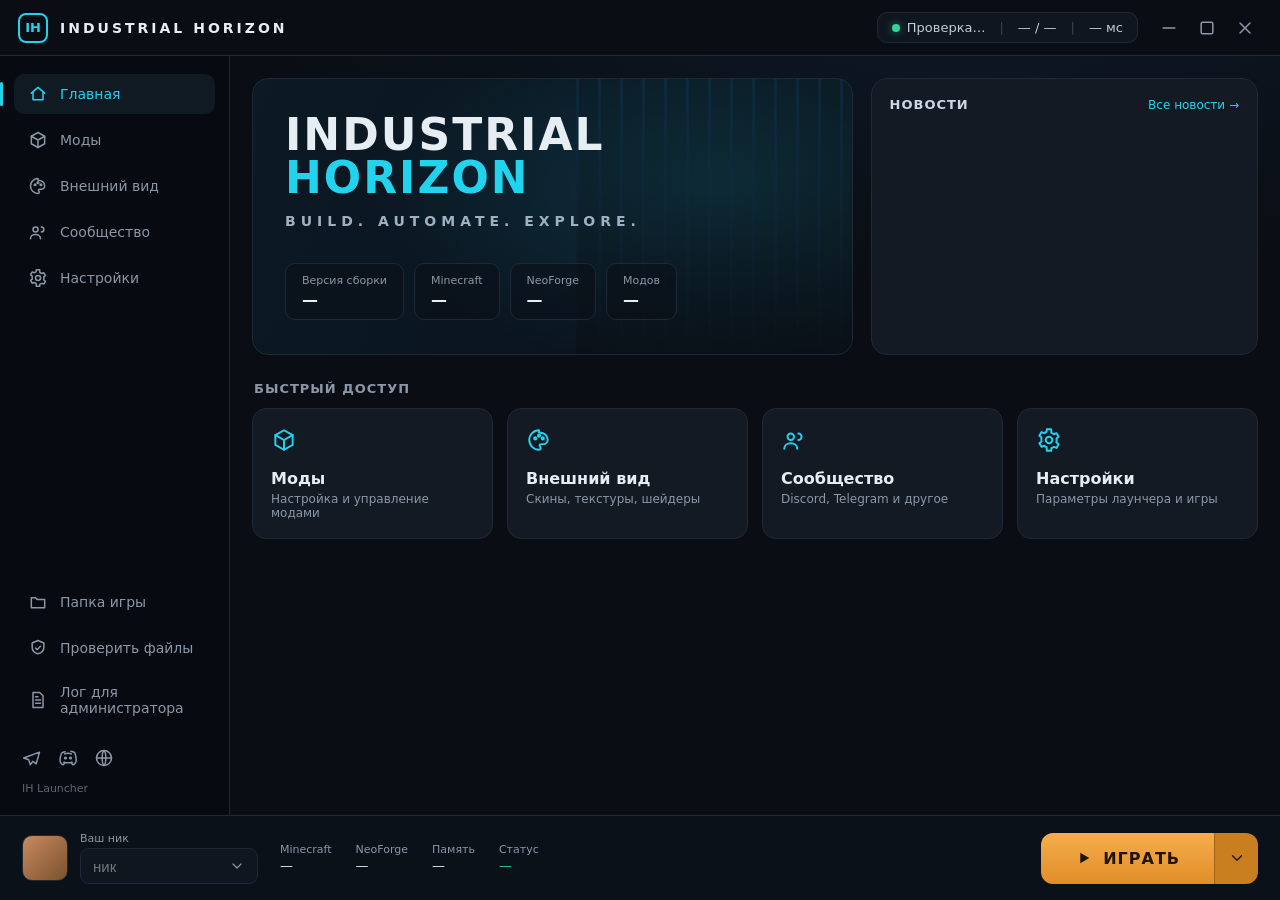
==== ui/index.html @ bbf3a6d1 "launcher update" ====
<!DOCTYPE html>
<html lang="ru">
<head>
<meta charset="utf-8">
<meta name="viewport" content="width=device-width, initial-scale=1">
<title>Industrial Horizon</title>
<style>
  :root{--bg:#0a0e14;--side:#070a10;--card:#131a24;--card2:#161d28;--bd:#1f2836;
        --acc:#22d3ee;--play:#f5ad4c;--play2:#e08e28;--grn:#34d399;--red:#ff7a6b;
        --tx:#e6edf3;--mut:#8b97a7}
  *{box-sizing:border-box;margin:0;padding:0}
  html,body{height:100%}
  body{background:var(--bg);color:var(--tx);font-family:'Inter','Segoe UI',system-ui,sans-serif;
       overflow:hidden;-webkit-user-select:none;user-select:none}
  .ico{width:20px;height:20px;stroke:currentColor;fill:none;stroke-width:1.8;
       stroke-linecap:round;stroke-linejoin:round;flex:0 0 auto}
  .app{display:flex;flex-direction:column;height:100vh}
  .topbar{display:flex;align-items:center;justify-content:space-between;padding:12px 18px;
          border-bottom:1px solid var(--bd);-webkit-app-region:drag}
  .logo{display:flex;align-items:center;gap:12px}
  .logo .mark{width:30px;height:30px;border:2px solid var(--acc);border-radius:8px;display:flex;
              align-items:center;justify-content:center;font-weight:700;font-size:13px;color:var(--acc)}
  .logo .name{font-weight:600;letter-spacing:3px;font-size:14px}
  .srv{display:flex;align-items:center;gap:14px;background:#0f1620;border:1px solid var(--bd);
       border-radius:10px;padding:7px 14px;font-size:13px;color:#c2cdda}
  .dot{width:8px;height:8px;border-radius:50%;background:var(--grn);box-shadow:0 0 8px #34d39988}
  .sep{color:#3a4655}
  .wbtns{display:flex;gap:4px;-webkit-app-region:no-drag}
  .wbtn{width:34px;height:28px;display:flex;align-items:center;justify-content:center;
        border-radius:7px;color:var(--mut);cursor:pointer;transition:.15s}
  .wbtn:hover{background:#141c27;color:var(--tx)}
  .wbtn.close:hover{background:#7a2626;color:#fff}
  .body{display:flex;flex:1;min-height:0}
  .side{width:230px;flex:0 0 230px;background:var(--side);border-right:1px solid var(--bd);
        padding:18px 14px;display:flex;flex-direction:column;gap:6px}
  .nav{display:flex;align-items:center;gap:12px;padding:10px 14px;border-radius:10px;color:var(--mut);
       cursor:pointer;font-size:14px;position:relative;transition:background .15s,color .15s}
  .nav:hover{background:#0f1620;color:#cdd7e3}
  .nav.on{background:#0f1a22;color:var(--acc)}
  .nav.on::before{content:"";position:absolute;left:-14px;top:8px;bottom:8px;width:3px;
                  border-radius:2px;background:var(--acc)}
  .socials{display:flex;gap:16px;padding:16px 8px 6px;color:var(--mut)}
  .socials .ico{cursor:pointer}.socials .ico:hover{color:var(--acc)}
  .ver{font-size:11px;color:#5a6675;padding:2px 8px}
  .main{flex:1;min-width:0;padding:22px;overflow:auto;
        background:radial-gradient(1200px 500px at 70% -10%, #0e1826 0%, #0a0e14 60%)}
  .pg{display:none;animation:fade .18s ease}.pg.on{display:block}
  @keyframes fade{from{opacity:0;transform:translateY(4px)}to{opacity:1;transform:none}}
  .hero{position:relative;border-radius:16px;overflow:hidden;border:1px solid var(--bd);
        min-height:270px;background:linear-gradient(115deg,#0c1a24,#0a1520 45%,#0a1119)}
  .hero .glow{position:absolute;inset:0;background:radial-gradient(500px 260px at 78% 40%,
              rgba(34,211,238,.16),transparent 70%)}
  .hero .rig{position:absolute;right:0;bottom:0;top:0;width:46%;opacity:.5;
        background:linear-gradient(180deg,transparent,#0a0e14),
        repeating-linear-gradient(90deg,#12324a 0 3px,transparent 3px 22px)}
  .hero .in{position:relative;padding:34px 32px}
  .htitle{font-weight:800;font-size:44px;line-height:.98;letter-spacing:2px}
  .htitle .c{color:var(--acc)}
  .slogan{margin-top:14px;color:#9fb0c0;letter-spacing:5px;font-size:14px;font-weight:600}
  .stats{display:flex;gap:10px;margin-top:34px;flex-wrap:wrap}
  .stat{background:rgba(10,16,24,.6);border:1px solid var(--bd);border-radius:10px;padding:10px 16px}
  .stat .l{font-size:11px;color:var(--mut)}.stat .v{font-weight:700;margin-top:3px}
  .news{background:var(--card);border:1px solid var(--bd);border-radius:16px;padding:18px}
  .news .h{display:flex;align-items:center;justify-content:space-between;margin-bottom:14px}
  .news .h .t{font-weight:600;letter-spacing:1px;color:#cdd7e3;font-size:13px}
  .news .h .a{color:var(--acc);font-size:12px;cursor:pointer}
  .qatitle{margin:26px 2px 12px;color:var(--mut);letter-spacing:1px;font-size:13px;font-weight:600}
  .qa{background:var(--card);border:1px solid var(--bd);border-radius:14px;padding:18px;cursor:pointer;
      transition:transform .12s,border-color .15s,background .15s}
  .qa:hover{background:var(--card2);border-color:#2b3a4d;transform:translateY(-2px)}
  .qa .ico{width:26px;height:26px;color:var(--acc)}
  .qa .n{font-weight:600;margin-top:12px}.qa .d{font-size:12px;color:var(--mut);margin-top:4px}
  .launch{border-top:1px solid var(--bd);padding:16px 22px;display:flex;align-items:center;gap:22px;background:#0b1119}
  .ava{width:46px;height:46px;border-radius:10px;background:linear-gradient(135deg,#c98a5e,#7a5230);
       border:1px solid var(--bd);background-size:cover}
  .nickbox{display:flex;align-items:center;gap:6px;background:#0f1620;border:1px solid var(--bd);
           border-radius:9px;padding:7px 12px;margin-top:3px}
  .nickbox input{background:none;border:none;color:var(--tx);font-size:15px;width:130px;outline:none}
  .meta{display:flex;gap:24px;font-size:13px}
  .meta .l{color:var(--mut);font-size:11px;margin-bottom:2px}
  .play{display:flex}
  .play .go{background:linear-gradient(180deg,var(--play),var(--play2));color:#221403;font-weight:700;
            font-size:16px;padding:16px 34px;border-radius:12px 0 0 12px;cursor:pointer;display:flex;
            align-items:center;gap:10px;letter-spacing:1px;transition:filter .15s}
  .play .go:hover{filter:brightness(1.06)}
  .play .more{background:#c97e1f;width:44px;border-radius:0 12px 12px 0;display:flex;align-items:center;
              justify-content:center;cursor:pointer;border-left:1px solid #0003}
  .prog{height:5px;border-radius:3px;background:#26303d;margin-top:8px;overflow:hidden;display:none}
  .prog .bar{height:100%;width:0;background:var(--acc);transition:width .25s}
  .prog .bar.ind{width:35%;animation:ind 1.1s ease-in-out infinite}
  @keyframes ind{0%{margin-left:-35%}100%{margin-left:100%}}
  .pagehead{font-size:22px;font-weight:700;margin-bottom:4px}
  .pagesub{color:var(--mut);font-size:14px;margin-bottom:18px}
  .sect{background:var(--card);border:1px solid var(--bd);border-radius:14px;padding:18px;margin-bottom:16px}
  .sect h3{font-size:15px;font-weight:600;margin-bottom:3px}
  .sect .s{font-size:12px;color:var(--mut);margin-bottom:14px}
  .btn{background:var(--card2);border:1px solid var(--bd);color:var(--tx);border-radius:10px;
       padding:10px 16px;cursor:pointer;font-size:13px;transition:.15s;display:inline-flex;align-items:center;gap:8px}
  .btn:hover{border-color:#2b3a4d;background:#18212e}
  .btn.acc{border-color:var(--acc);color:var(--acc)}
  .btn.warn{border-color:#7a5a2a;color:var(--play)}
  .row{display:flex;align-items:center;justify-content:space-between;gap:12px;padding:11px 0;border-bottom:1px solid #141c27}
  .row:last-child{border-bottom:none}
  .row .n{font-size:13px;font-weight:500}.row .d{font-size:12px;color:var(--mut);margin-top:2px}
  .toggle{position:relative;width:42px;height:24px;border-radius:12px;background:#26303d;cursor:pointer;transition:.15s;flex:0 0 auto}
  .toggle.on{background:var(--acc)}
  .toggle::after{content:"";position:absolute;top:3px;left:3px;width:18px;height:18px;border-radius:50%;background:#fff;transition:.15s}
  .toggle.on::after{left:21px}
  input[type=range]{width:100%;accent-color:var(--acc);height:6px}
  .chips{display:flex;gap:8px;flex-wrap:wrap;margin-bottom:14px}
  .chip{padding:6px 12px;border-radius:20px;border:1px solid var(--bd);background:var(--card2);color:var(--mut);cursor:pointer;font-size:12px}
  .chip.on{background:var(--acc);color:#052027;border-color:var(--acc);font-weight:600}
  .search{width:100%;background:#0f1620;border:1px solid var(--bd);border-radius:10px;color:var(--tx);
          font-size:14px;padding:10px 14px;outline:none;margin-bottom:14px}
  .search:focus{border-color:var(--acc)}
  .mods{display:grid;grid-template-columns:repeat(auto-fill,minmax(300px,1fr));gap:12px}
  .mod{background:var(--card);border:1px solid var(--bd);border-radius:12px;padding:12px;display:flex;gap:12px}
  .mod img,.mod .ph{width:44px;height:44px;border-radius:9px;flex:0 0 auto;object-fit:cover;background:#0f1620;
        display:flex;align-items:center;justify-content:center;font-weight:700;font-size:18px;color:var(--acc)}
  .mod .t{font-weight:600;font-size:13px}
  .mod .tag{display:inline-block;font-size:10px;padding:2px 8px;border-radius:10px;border:1px solid #2b3a4d;color:var(--mut);margin-top:4px}
  .mod .dd{font-size:12px;color:var(--mut);margin-top:6px;line-height:1.4}
  .mod a{color:var(--acc);font-size:11px;text-decoration:none}
  .loader{color:var(--mut);font-size:13px;padding:20px 0;text-align:center}
  .toast{position:fixed;left:50%;bottom:96px;transform:translateX(-50%);background:#131a24;border:1px solid var(--bd);
         color:var(--tx);padding:12px 18px;border-radius:12px;max-width:560px;font-size:13px;line-height:1.4;
         box-shadow:0 12px 34px #000a;opacity:0;transition:.25s;pointer-events:none;z-index:60;text-align:center}
  .toast.show{opacity:1;bottom:112px}
  .toast.err{border-color:#7a3030}.toast.ok{border-color:#2e5a44}
</style>
</head>
<body>
<div class="app">
  <div class="topbar">
    <div class="logo"><div class="mark">IH</div><div class="name">INDUSTRIAL HORIZON</div></div>
    <div style="display:flex;align-items:center;gap:14px;-webkit-app-region:no-drag">
      <div class="srv"><span style="display:flex;align-items:center;gap:7px"><span class="dot" id="dot"></span><span id="srvText">Проверка…</span></span>
        <span class="sep">|</span><span id="players">— / —</span><span class="sep">|</span><span id="ping">— мс</span></div>
      <div class="wbtns">
        <div class="wbtn" onclick="api('minimize')"><svg class="ico" viewBox="0 0 24 24"><path d="M5 12h14"/></svg></div>
        <div class="wbtn" onclick="api('maximize')"><svg class="ico" viewBox="0 0 24 24"><rect x="5" y="5" width="14" height="14" rx="2"/></svg></div>
        <div class="wbtn close" onclick="api('close')"><svg class="ico" viewBox="0 0 24 24"><path d="M6 6l12 12M18 6l-12 12"/></svg></div>
      </div>
    </div>
  </div>
  <div id="updBar" style="display:none;align-items:center;justify-content:center;gap:14px;padding:8px 14px;background:#12324a;border-bottom:1px solid var(--bd);font-size:13px;color:#dbe9f5">
    <span id="updText">Доступно обновление</span>
    <button class="btn acc" id="updBtn" onclick="applyUpd()">Обновить и перезапустить</button>
  </div>
  <div class="body">
    <div class="side">
      <div class="nav on" data-p="home"><svg class="ico" viewBox="0 0 24 24"><path d="M4 11l8-7 8 7"/><path d="M6 10v9h12v-9"/></svg>Главная</div>
      <div class="nav" data-p="mods"><svg class="ico" viewBox="0 0 24 24"><path d="M12 3l8 4.5v9L12 21l-8-4.5v-9z"/><path d="M12 12l8-4.5M12 12v9M12 12L4 7.5"/></svg>Моды</div>
      <div class="nav" data-p="look"><svg class="ico" viewBox="0 0 24 24"><path d="M12 3a9 9 0 100 18c1 0 1.5-.8 1.5-1.6 0-1.2-1-1.4-1-2.4 0-.7.6-1.2 1.4-1.2H16a4 4 0 004-4c0-4.4-3.6-6.8-8-6.8z"/><circle cx="8.5" cy="10.5" r="1"/><circle cx="12" cy="8" r="1"/><circle cx="15.5" cy="10.5" r="1"/></svg>Внешний вид</div>
      <div class="nav" data-p="community"><svg class="ico" viewBox="0 0 24 24"><circle cx="9" cy="9" r="3"/><path d="M3 20c0-3 2.7-5 6-5s6 2 6 5"/><path d="M16 6a3 3 0 010 6"/></svg>Сообщество</div>
      <div class="nav" data-p="settings"><svg class="ico" viewBox="0 0 24 24"><circle cx="12" cy="12" r="3"/><path d="M19 12a7 7 0 00-.1-1.3l2-1.6-2-3.4-2.4 1a7 7 0 00-2.3-1.3L14 2h-4l-.2 2.4a7 7 0 00-2.3 1.3l-2.4-1-2 3.4 2 1.6A7 7 0 005 12c0 .4 0 .9.1 1.3l-2 1.6 2 3.4 2.4-1a7 7 0 002.3 1.3L10 22h4l.2-2.4a7 7 0 002.3-1.3l2.4 1 2-3.4-2-1.6z"/></svg>Настройки</div>
      <div style="flex:1"></div>
      <div class="nav" onclick="api('open_folder')"><svg class="ico" viewBox="0 0 24 24"><path d="M4 7h5l2 2h9v10H4z"/></svg>Папка игры</div>
      <div class="nav" onclick="doRepair()"><svg class="ico" viewBox="0 0 24 24"><path d="M12 3l7 3v5c0 4-3 7-7 8-4-1-7-4-7-8V6z"/><path d="M9 12l2 2 4-4"/></svg>Проверить файлы</div>
      <div class="nav" onclick="api('collect_logs')"><svg class="ico" viewBox="0 0 24 24"><path d="M6 3h8l4 4v14H6z"/><path d="M9 12h6M9 16h6M9 8h3"/></svg>Лог для администратора</div>
      <div class="socials">
        <svg class="ico" onclick="api('open_telegram')" viewBox="0 0 24 24"><path d="M21 5L2 12l6 2 2 6 3-4 4 3z"/></svg>
        <svg class="ico" onclick="api('open_discord')" viewBox="0 0 24 24"><circle cx="9" cy="12" r="1"/><circle cx="15" cy="12" r="1"/><path d="M8 7c3-1 5-1 8 0M7 17c3 1 7 1 10 0M16 17c0 1 1.5 3 2 3 1.5 0 3-2 3.5-3.5.6-2 .4-6-1.5-11-1.4-1-3-1.3-4.5-1.5M8 17c0 1-1.4 3-1.8 3-1.4 0-2.7-1.7-3.3-3-.6-2-.5-6 1.4-11C5.7 5 7 4.7 8.5 4.5"/></svg>
        <svg class="ico" onclick="api('open_map')" viewBox="0 0 24 24"><circle cx="12" cy="12" r="9"/><path d="M3 12h18M12 3c3 3 3 15 0 18M12 3c-3 3-3 15 0 18"/></svg>
      </div>
      <div class="ver" id="ver">IH Launcher</div>
    </div>
    <div class="main">
      <!-- ГЛАВНАЯ -->
      <div class="pg on" id="home">
        <div style="display:grid;grid-template-columns:1.55fr 1fr;gap:18px">
          <div class="hero"><div class="glow"></div><div class="rig"></div><div class="in">
            <div class="htitle">INDUSTRIAL<br><span class="c">HORIZON</span></div>
            <div class="slogan">BUILD. AUTOMATE. EXPLORE.</div>
            <div class="stats">
              <div class="stat"><div class="l">Версия сборки</div><div class="v" id="sBuild">—</div></div>
              <div class="stat"><div class="l">Minecraft</div><div class="v" id="sMc">—</div></div>
              <div class="stat"><div class="l">NeoForge</div><div class="v" id="sLoader">—</div></div>
              <div class="stat"><div class="l">Модов</div><div class="v" id="sMods">—</div></div>
            </div>
          </div></div>
          <div class="news"><div class="h"><div class="t">НОВОСТИ</div><div class="a" onclick="api('open_news')">Все новости →</div></div><div id="newsList"></div></div>
        </div>
        <div class="qatitle">БЫСТРЫЙ ДОСТУП</div>
        <div style="display:grid;grid-template-columns:repeat(4,1fr);gap:14px">
          <div class="qa" data-p="mods"><svg class="ico" viewBox="0 0 24 24"><path d="M12 3l8 4.5v9L12 21l-8-4.5v-9z"/><path d="M12 12l8-4.5M12 12v9M12 12L4 7.5"/></svg><div class="n">Моды</div><div class="d">Настройка и управление модами</div></div>
          <div class="qa" data-p="look"><svg class="ico" viewBox="0 0 24 24"><path d="M12 3a9 9 0 100 18c1 0 1.5-.8 1.5-1.6 0-1.2-1-1.4-1-2.4 0-.7.6-1.2 1.4-1.2H16a4 4 0 004-4c0-4.4-3.6-6.8-8-6.8z"/><circle cx="8.5" cy="10.5" r="1"/><circle cx="12" cy="8" r="1"/><circle cx="15.5" cy="10.5" r="1"/></svg><div class="n">Внешний вид</div><div class="d">Скины, текстуры, шейдеры</div></div>
          <div class="qa" data-p="community"><svg class="ico" viewBox="0 0 24 24"><circle cx="9" cy="9" r="3"/><path d="M3 20c0-3 2.7-5 6-5s6 2 6 5"/><path d="M16 6a3 3 0 010 6"/></svg><div class="n">Сообщество</div><div class="d">Discord, Telegram и другое</div></div>
          <div class="qa" data-p="settings"><svg class="ico" viewBox="0 0 24 24"><circle cx="12" cy="12" r="3"/><path d="M19 12a7 7 0 00-.1-1.3l2-1.6-2-3.4-2.4 1a7 7 0 00-2.3-1.3L14 2h-4l-.2 2.4a7 7 0 00-2.3 1.3l-2.4-1-2 3.4 2 1.6A7 7 0 005 12c0 .4 0 .9.1 1.3l-2 1.6 2 3.4 2.4-1a7 7 0 002.3 1.3L10 22h4l.2-2.4a7 7 0 002.3-1.3l2.4 1 2-3.4-2-1.6z"/></svg><div class="n">Настройки</div><div class="d">Параметры лаунчера и игры</div></div>
        </div>
      </div>

      <!-- МОДЫ -->
      <div class="pg" id="mods">
        <div class="pagehead">Моды сборки</div>
        <div class="pagesub" id="modsSub">Всё, что реально стоит в папке mods.</div>
        <input class="search" id="modSearch" placeholder="Поиск по названию или описанию…" oninput="renderMods()">
        <div class="chips" id="modChips"></div>
        <div id="modsBox"><div class="loader">Нажмите на раздел «Моды», чтобы загрузить список…</div></div>
      </div>

      <!-- ВНЕШНИЙ ВИД -->
      <div class="pg" id="look">
        <div class="pagehead">Внешний вид</div>
        <div class="pagesub">Графика, шейдеры, ресурс-паки и скины. Применяйте при закрытой игре.</div>
        <div class="sect">
          <h3>Пресеты графики</h3><div class="s">Одна кнопка настраивает дальность, свет и облака в самой игре.</div>
          <div style="display:flex;gap:10px;flex-wrap:wrap">
            <button class="btn" onclick="api('graphics_preset','potato')">🥔 Слабый ПК</button>
            <button class="btn acc" onclick="api('graphics_preset','balance')">⚖ Баланс</button>
            <button class="btn" onclick="api('graphics_preset','beauty')">✨ Красота</button>
          </div>
        </div>
        <div class="sect">
          <h3>Режимы для слабых машин</h3><div class="s">Помогает, если игра тормозит или вылетает на старой видеокарте.</div>
          <div class="row"><div><div class="n">Слабый ПК — низкая графика</div><div class="d">Минимум эффектов, максимум FPS.</div></div><div class="toggle" id="tgLow" onclick="toggleLow()"></div></div>
          <div class="row"><div><div class="n">Очень старая видеокарта — убрать Sodium/шейдерные моды</div><div class="d">Лечит артефакты и вылеты на GPU уровня AMD HD 7000.</div></div><div class="toggle" id="tgNoSodium" onclick="toggleNoSodium()"></div></div>
        </div>
        <div class="sect">
          <h3>Шейдеры</h3><div class="s">Включён может быть только один. Пометка — насколько шейдер требователен.</div>
          <div id="shBox"><div class="loader">Загрузка…</div></div>
        </div>
        <div class="sect">
          <h3>Ресурс-паки (текстуры)</h3><div class="s">Готовые паки ставятся в один клик.</div>
          <div id="rpBox"><div class="loader">Загрузка…</div></div>
        </div>
        <div class="sect">
          <h3>Скины</h3><div class="s">Файлы скинов и плащей лежат в папке игры.</div>
          <button class="btn" onclick="api('open_skins_folder')">Открыть папку игры</button>
        </div>
      </div>

      <!-- СООБЩЕСТВО -->
      <div class="pg" id="community">
        <div class="pagehead">Сообщество</div>
        <div class="pagesub">Связь с сервером и игроками.</div>
        <div style="display:grid;grid-template-columns:repeat(auto-fill,minmax(240px,1fr));gap:14px">
          <div class="qa" onclick="api('open_discord')"><svg class="ico" viewBox="0 0 24 24"><circle cx="9" cy="12" r="1"/><circle cx="15" cy="12" r="1"/><path d="M8 7c3-1 5-1 8 0M7 17c3 1 7 1 10 0M16 17c0 1 1.5 3 2 3 1.5 0 3-2 3.5-3.5.6-2 .4-6-1.5-11-1.4-1-3-1.3-4.5-1.5M8 17c0 1-1.4 3-1.8 3-1.4 0-2.7-1.7-3.3-3-.6-2-.5-6 1.4-11C5.7 5 7 4.7 8.5 4.5"/></svg><div class="n">Discord</div><div class="d">Чат, помощь, объявления</div></div>
          <div class="qa" onclick="api('open_telegram')"><svg class="ico" viewBox="0 0 24 24"><path d="M21 5L2 12l6 2 2 6 3-4 4 3z"/></svg><div class="n">Telegram</div><div class="d">Новости сервера</div></div>
          <div class="qa" onclick="api('open_map')"><svg class="ico" viewBox="0 0 24 24"><circle cx="12" cy="12" r="9"/><path d="M3 12h18M12 3c3 3 3 15 0 18M12 3c-3 3-3 15 0 18"/></svg><div class="n">Карта мира</div><div class="d">Онлайн-карта сервера (BlueMap)</div></div>
          <div class="qa" onclick="api('open_news')"><svg class="ico" viewBox="0 0 24 24"><path d="M4 5h16v14H4z"/><path d="M8 9h8M8 13h8M8 17h5"/></svg><div class="n">Новости</div><div class="d">Все объявления сборки</div></div>
        </div>
        <div class="sect" style="margin-top:16px"><h3>Адрес сервера</h3><div class="s">Добавляется в игру автоматически при первом запуске.</div><div class="n" id="srvAddr" style="font-family:monospace">—</div></div>
      </div>

      <!-- НАСТРОЙКИ -->
      <div class="pg" id="settings">
        <div class="pagehead">Настройки</div>
        <div class="pagesub">Память, папка игры и восстановление сборки.</div>
        <div class="sect">
          <h3>Оперативная память для игры</h3><div class="s" id="memHint">—</div>
          <input type="range" id="memRange" min="2048" max="16384" step="512" oninput="onMem(this.value)" onchange="onMemSave(this.value)">
          <div style="display:flex;justify-content:space-between;font-size:12px;color:var(--mut);margin-top:6px"><span id="memMin">2 ГБ</span><span id="memVal" style="color:var(--acc);font-weight:600">—</span><span id="memMax">16 ГБ</span></div>
        </div>
        <div class="sect">
          <h3>Режимы для слабых машин</h3><div class="s">Те же переключатели, что во «Внешнем виде».</div>
          <div class="row"><div><div class="n">Слабый ПК — низкая графика</div></div><div class="toggle" id="tgLow2" onclick="toggleLow()"></div></div>
          <div class="row"><div><div class="n">Очень старая видеокарта — без Sodium</div></div><div class="toggle" id="tgNoSodium2" onclick="toggleNoSodium()"></div></div>
        </div>
        <div class="sect">
          <h3>Папка игры</h3><div class="s" id="installDir" style="font-family:monospace;word-break:break-all">—</div>
          <button class="btn" onclick="api('open_folder')">Открыть папку</button>
        </div>
        <div class="sect">
          <h3>Восстановление и логи</h3>
          <div class="s">«Переустановить» заново скачает Minecraft, NeoForge, моды и конфиги. Ваши миры и скриншоты не пострадают.</div>
          <div style="display:flex;gap:10px;flex-wrap:wrap">
            <button class="btn warn" id="repairBtn" onclick="doRepair()">Переустановить файлы</button>
            <button class="btn" onclick="api('collect_logs')">Собрать логи для админа</button>
          </div>
        </div>
      </div>
    </div>
  </div>
  <div class="launch">
    <div style="display:flex;align-items:center;gap:12px">
      <div class="ava" id="ava"></div>
      <div><div style="font-size:11px;color:var(--mut)">Ваш ник</div>
        <div class="nickbox"><input id="nick" value="" placeholder="ник" spellcheck="false"><svg class="ico" style="width:16px;color:var(--mut)" viewBox="0 0 24 24"><path d="M6 9l6 6 6-6"/></svg></div></div>
    </div>
    <div class="meta">
      <div><div class="l">Minecraft</div><span id="mMc">—</span></div>
      <div><div class="l">NeoForge</div><span id="mLoader">—</span></div>
      <div><div class="l">Память</div><span id="mMem">—</span></div>
      <div><div class="l">Статус</div><span id="status" style="color:var(--grn)">—</span></div>
    </div>
    <div style="flex:1;min-width:80px"><div class="prog" id="prog"><div class="bar" id="progbar"></div></div></div>
    <div class="play">
      <div class="go" id="playBtn" onclick="doPlay()"><svg viewBox="0 0 24 24" style="width:18px;height:18px;fill:#221403"><path d="M7 5v14l12-7z"/></svg><span id="playLabel">ИГРАТЬ</span></div>
      <div class="more" onclick="api('play_menu')"><svg class="ico" style="width:18px;color:#221403" viewBox="0 0 24 24"><path d="M6 9l6 6 6-6"/></svg></div>
    </div>
  </div>
</div>
<div class="toast" id="toast"></div>
<script>
var BOOT={}, MODS=[], MODCAT="Все", loadedMods=false, loadedSh=false, loadedRp=false;
var PY=function(){return (window.pywebview&&window.pywebview.api)?window.pywebview.api:null;};
function api(m,a){var x=PY(); if(x&&x[m]){var r=x[m](a); return r&&r.catch?r.catch(function(){}):r;} }
function $(id){return document.getElementById(id);}
function esc(s){return (s||'').replace(/&/g,'&amp;').replace(/</g,'&lt;').replace(/>/g,'&gt;');}
function toast(t,k){var e=$('toast'); e.textContent=t; e.className='toast show '+(k||''); clearTimeout(e._t); e._t=setTimeout(function(){e.className='toast '+(k||'');},4200);}
window.toast=toast;

function show(p){
  document.querySelectorAll('.pg').forEach(function(e){e.classList.toggle('on',e.id===p);});
  document.querySelectorAll('.side .nav[data-p]').forEach(function(e){e.classList.toggle('on',e.dataset.p===p);});
  document.querySelector('.main').scrollTop=0;
  if(p==='mods'&&!loadedMods) loadMods();
  if(p==='look'){ if(!loadedSh) loadShaders(); if(!loadedRp) loadResources(); }
}
document.querySelectorAll('[data-p]').forEach(function(e){e.addEventListener('click',function(){show(e.dataset.p);});});
$('nick').addEventListener('change',function(){api('save_nick',$('nick').value.trim());});

function fill(d){
  if(!d) return; BOOT=d;
  $('ver').textContent='IH Launcher '+(d.launcher_version||'');
  $('sBuild').textContent=d.modpack_version||'—'; $('sMc').textContent=d.mc||'—';
  $('sLoader').textContent=d.loader||'—'; $('sMods').textContent=(d.mods_count!=null?d.mods_count:'—');
  $('mMc').textContent=d.mc||'—'; $('mLoader').textContent=d.loader||'—';
  $('mMem').textContent=(d.memory_mb?gb(d.memory_mb):'—');
  if(d.nick) $('nick').value=d.nick;
  if(d.install_dir) $('installDir').textContent=d.install_dir;
  $('srvAddr').textContent=d.server_ip||'—';
  // память
  var r=$('memRange'); r.min=d.ram_min||2048; r.max=d.ram_max||16384; r.value=d.memory_mb||4096;
  $('memMin').textContent=gb(d.ram_min||2048); $('memMax').textContent=gb(d.ram_max||16384);
  onMem(r.value);
  if(d.ram_rec) $('memHint').textContent='Рекомендуем для вашего ПК: '+gb(d.ram_rec)+(d.sys_ram?(' · всего в системе '+gb(d.sys_ram)):'');
  setToggle('Low',!!d.low_end); setToggle('NoSodium',!!d.no_sodium);
  var nl=$('newsList'), news=d.news||[];
  if(!news.length){nl.innerHTML='<div class="d" style="color:var(--mut);font-size:12px">Новостей пока нет</div>';}
  else nl.innerHTML=news.map(function(n){return '<div style="display:flex;gap:10px;padding:11px 0;border-bottom:1px solid #141c27"><span style="width:7px;height:7px;border-radius:50%;background:var(--acc);margin-top:6px;flex:0 0 auto"></span><div style="flex:1"><div style="display:flex;justify-content:space-between;gap:8px"><span style="font-weight:600;font-size:13px">'+esc(n.title||'')+'</span><span style="color:var(--mut);font-size:11px;white-space:nowrap">'+esc(n.date||'')+'</span></div><div style="color:var(--mut);font-size:12px;margin-top:3px;line-height:1.4">'+esc(n.text||'')+'</div></div></div>';}).join('');
  setStatus(d.status||'Готово к запуску','ok');
}
function gb(mb){return (Math.round(mb/1024*10)/10)+' ГБ';}
function onMem(v){ $('memVal').textContent=gb(v); }
function onMemSave(v){ $('mMem').textContent=gb(v); api('set_memory', parseInt(v,10)); toast('Память для игры: '+gb(v),'ok'); }
function setStatus(t,k){var e=$('status'); e.textContent=t; e.style.color=(k==='err')?'var(--red)':'var(--grn)';}
function setServer(s){s=s||{};
  var on=s.online; $('dot').style.background=on?'var(--grn)':'var(--red)';
  $('dot').style.boxShadow=on?'0 0 8px #34d39988':'none';
  $('srvText').textContent=on?'Сервер работает':'Сервер офлайн';
  $('players').textContent=(s.players!=null?s.players:'—')+' / '+(s.max!=null?s.max:'—')+' игроков';
  $('ping').textContent=(s.ping!=null?s.ping+' мс':'— мс');
}
window.pushServer=setServer; window.pushBoot=fill;

/* ---- запуск ---- */
var busy=false;
function doPlay(){ if(busy)return; busy=true; $('playLabel').textContent='ЗАПУСК…'; api('play',$('nick').value.trim()); }
window.onProgress=function(pct,text){
  var p=$('prog'), b=$('progbar');
  if(pct===0 && !text){ p.style.display='none'; b.className='bar'; b.style.width='0'; return; }
  p.style.display='block';
  if(pct<0){ b.className='bar ind'; b.style.width='35%'; } else { b.className='bar'; b.style.width=(pct||0)+'%'; }
  if(text) setStatus(text,'ok');
};
window.onLaunchState=function(state,text){
  busy=(state!=='idle'&&state!=='error');
  $('playLabel').textContent=(busy?'…':'ИГРАТЬ');
  if(text) setStatus(text, state==='error'?'err':'ok');
  if(state==='idle'||state==='error'){ $('prog').style.display='none'; $('progbar').style.width='0'; }
};

/* ---- моды ---- */
function loadMods(){ var a=PY(); if(!a){modsDemo();return;} loadedMods=true;
  $('modsBox').innerHTML='<div class="loader">Читаю папку модов и уточняю названия… это может занять несколько секунд.</div>';
  a.get_mods().then(function(r){ MODS=(r&&r.mods)||[]; buildChips((r&&r.categories)||[]); $('modsSub').textContent='Всего модов: '+MODS.length; renderMods(); })
   .catch(function(e){ $('modsBox').innerHTML='<div class="loader">Не удалось прочитать моды.</div>'; });
}
function buildChips(cats){ var c=['Все'].concat(cats); $('modChips').innerHTML=c.map(function(x){return '<div class="chip'+(x===MODCAT?' on':'')+'" onclick="setCat(\''+x.replace(/'/g,"")+'\')">'+esc(x)+'</div>';}).join(''); }
function setCat(c){ MODCAT=c; document.querySelectorAll('#modChips .chip').forEach(function(e){e.classList.toggle('on',e.textContent===c);}); renderMods(); }
function renderMods(){
  var q=($('modSearch').value||'').trim().toLowerCase();
  var list=MODS.filter(function(m){
    if(MODCAT!=='Все'&&m.category!==MODCAT) return false;
    if(q&&(m.title+' '+m.description+' '+m.file).toLowerCase().indexOf(q)<0) return false;
    return true;
  });
  if(!list.length){ $('modsBox').innerHTML='<div class="loader">Ничего не найдено.</div>'; return; }
  $('modsBox').innerHTML='<div class="mods">'+list.map(function(m){
    var img=m.icon?('<img src="'+esc(m.icon)+'" loading="lazy" onerror="this.style.display=\'none\'">'):('<div class="ph">'+esc((m.title||'?')[0].toUpperCase())+'</div>');
    return '<div class="mod">'+img+'<div style="min-width:0"><div class="t">'+esc(m.title)+(m.version?' <span style="color:var(--mut);font-weight:400;font-size:11px">v'+esc(m.version)+'</span>':'')+'</div>'+
      (m.category?'<span class="tag">'+esc(m.category)+'</span>':'')+
      (m.description?'<div class="dd">'+esc(m.description)+'</div>':'')+
      (m.url?'<div style="margin-top:6px"><a href="#" onclick="openUrl(\''+esc(m.url)+'\');return false">подробнее ↗</a></div>':'')+
      '</div></div>';
  }).join('')+'</div>';
}
function openUrl(u){ var a=PY(); if(a&&a.open_url){ a.open_url(u); } else if(window.open){ window.open(u,'_blank'); } }

/* ---- переключатели ---- */
function setToggle(key,on){ ['tg'+key,'tg'+key+'2'].forEach(function(id){var e=$(id); if(e) e.classList.toggle('on',on);}); }
function toggleLow(){ var on=!$('tgLow').classList.contains('on'); setToggle('Low',on); api('set_low_end',on); toast(on?'Режим слабого ПК включён':'Режим слабого ПК выключен','ok'); }
function toggleNoSodium(){ var on=!$('tgNoSodium').classList.contains('on'); setToggle('NoSodium',on); api('set_no_sodium',on); toast(on?'Sodium-моды будут убираться при запуске':'Sodium-моды остаются','ok'); }

/* ---- шейдеры / ресурс-паки ---- */
window.refreshShaders=function(){loadedSh=false; loadShaders();};
window.refreshResources=function(){loadedRp=false; loadResources();};
function loadShaders(){ var a=PY(); if(!a){$('shBox').innerHTML='<div class="loader">—</div>';return;} loadedSh=true;
  a.get_shaders().then(function(r){ $('shBox').innerHTML=packHtml(r,'shader'); });
}
function loadResources(){ var a=PY(); if(!a){$('rpBox').innerHTML='<div class="loader">—</div>';return;} loadedRp=true;
  a.get_resource_packs().then(function(r){ $('rpBox').innerHTML=packHtml(r,'res'); });
}
function packHtml(r,kind){
  r=r||{}; var inst=r.installed||[], rec=r.recommended||[], h='';
  if(inst.length){ h+='<div style="font-size:12px;color:var(--mut);margin-bottom:6px">Установлено</div>';
    h+=inst.map(function(p){return '<div class="row"><div class="n">'+esc(p.name)+'</div><div class="toggle'+(p.enabled?' on':'')+'" onclick="tgPack(\''+kind+'\',this,\''+esc(p.name).replace(/'/g,"")+'\')"></div></div>';}).join('');
  }
  h+='<div style="font-size:12px;color:var(--mut);margin:12px 0 6px">Рекомендуем поставить</div>';
  h+=rec.map(function(c){ var w=c.weight?(' · '+c.weight):'';
    return '<div class="row"><div style="min-width:0"><div class="n">'+esc(c.name)+'<span style="color:var(--mut);font-weight:400">'+esc(w)+'</span></div><div class="d">'+esc(c.description||'')+'</div></div><button class="btn acc" onclick="instPack(\''+kind+'\',\''+esc(c.slug)+'\',this)">Поставить</button></div>';
  }).join('');
  return h;
}
function tgPack(kind,el,name){ var on=!el.classList.contains('on'); el.classList.toggle('on',on);
  var a=PY(); if(a){ (kind==='shader'?a.toggle_shader:a.toggle_resource).call(a,name,on); }
  toast(on?'Включено':'Выключено','ok');
}
function instPack(kind,slug,btn){ btn.textContent='Ставлю…'; btn.disabled=true;
  api(kind==='shader'?'install_shader':'install_resource', slug);
}

/* ---- восстановление ---- */
var repairArm=false;
function doRepair(){
  if(!repairArm){ repairArm=true; var b=$('repairBtn'); if(b){b.textContent='Точно переустановить? Нажмите ещё раз'; b.classList.add('warn');}
    toast('Нажмите «Переустановить» ещё раз для подтверждения. Миры не пострадают.','ok');
    setTimeout(function(){repairArm=false; var b=$('repairBtn'); if(b)b.textContent='Переустановить файлы';},5000); return; }
  repairArm=false; var b=$('repairBtn'); if(b)b.textContent='Переустановка…';
  api('repair'); toast('Переустанавливаю сборку — следите за прогрессом внизу.','ok');
  setTimeout(function(){var b=$('repairBtn'); if(b)b.textContent='Переустановить файлы';},1500);
}

/* ---- автообновление ---- */
window.updBanner=function(state,pct){ var b=$('updBar'),t=$('updText'),btn=$('updBtn'); b.style.display='flex';
  if(state==='dl'){ t.textContent='Скачивание обновления… '+pct+'%'; btn.style.display='none'; }
  else if(state==='done'){ t.textContent='Обновление устанавливается, перезапуск…'; btn.style.display='none'; }
  else if(state==='err'){ t.textContent='Не удалось скачать обновление'; btn.style.display=''; btn.textContent='Повторить'; }
};
function applyUpd(){ var btn=$('updBtn'); btn.textContent='Обновляю…'; api('apply_update'); }
function checkUpd(){ var a=PY(); if(!a||!a.check_update) return; a.check_update().then(function(info){
  if(info&&info.version){ $('updBar').style.display='flex'; $('updText').textContent='Доступно обновление '+info.version; } }).catch(function(){}); }

/* ---- старт: надёжное подключение к pywebview ---- */
function boot(){ var a=PY(); if(a){ a.get_boot().then(fill).catch(function(){}); a.get_server().then(setServer).catch(function(){}); checkUpd(); return true; } return false; }
function refreshServer(){ var a=PY(); if(a) a.get_server().then(setServer).catch(function(){}); }
function demo(){ fill({launcher_version:'demo',modpack_version:'—',mc:'1.21.1',loader:'NeoForge',mods_count:0,nick:'',memory_mb:6144,ram_min:2048,ram_max:16384,ram_rec:6144,sys_ram:16384,install_dir:'(демо-режим в браузере)',news:[{title:'Демо-режим',text:'Открыто вне лаунчера — данные не подключены.',date:''}]}); setServer({online:false}); }
window.addEventListener('pywebviewready', boot);
(function(){ var n=0; var t=setInterval(function(){ n++; if(boot()){ clearInterval(t); setInterval(refreshServer,30000); } else if(n>=50){ clearInterval(t); demo(); } },100); })();
</script>
</body>
</html>
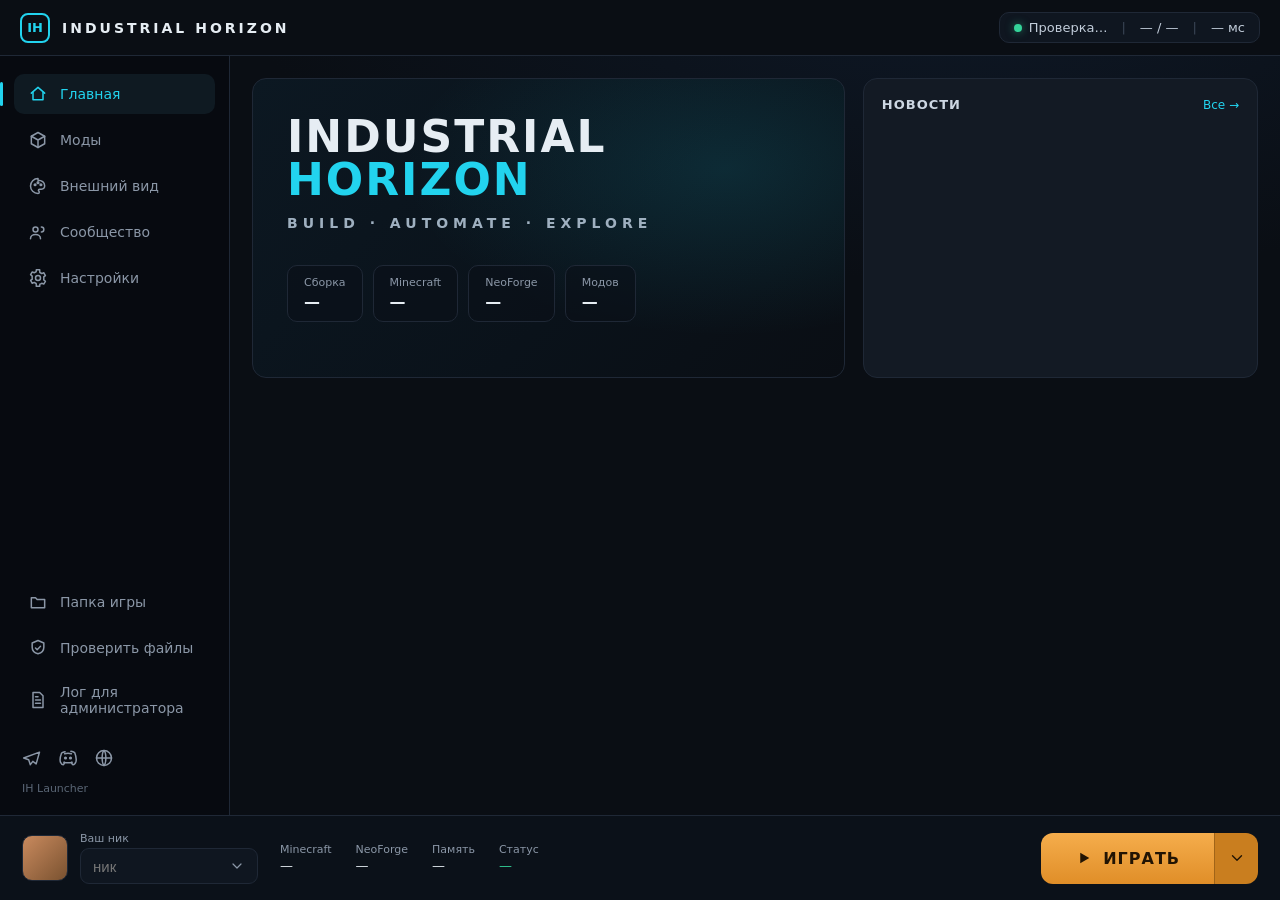
==== commit 3f837bb8: "launcher update" ====
--- a/ui/index.html
+++ b/ui/index.html
@@ -15,8 +15,8 @@
   .ico{width:20px;height:20px;stroke:currentColor;fill:none;stroke-width:1.8;
        stroke-linecap:round;stroke-linejoin:round;flex:0 0 auto}
   .app{display:flex;flex-direction:column;height:100vh}
-  .topbar{display:flex;align-items:center;justify-content:space-between;padding:12px 18px;
-          border-bottom:1px solid var(--bd);-webkit-app-region:drag}
+  .topbar{display:flex;align-items:center;justify-content:space-between;padding:12px 20px;
+          border-bottom:1px solid var(--bd)}
   .logo{display:flex;align-items:center;gap:12px}
   .logo .mark{width:30px;height:30px;border:2px solid var(--acc);border-radius:8px;display:flex;
               align-items:center;justify-content:center;font-weight:700;font-size:13px;color:var(--acc)}
@@ -46,21 +46,21 @@
         background:radial-gradient(1200px 500px at 70% -10%, #0e1826 0%, #0a0e14 60%)}
   .pg{display:none;animation:fade .18s ease}.pg.on{display:block}
   @keyframes fade{from{opacity:0;transform:translateY(4px)}to{opacity:1;transform:none}}
-  .hero{position:relative;border-radius:16px;overflow:hidden;border:1px solid var(--bd);
-        min-height:270px;background:linear-gradient(115deg,#0c1a24,#0a1520 45%,#0a1119)}
-  .hero .glow{position:absolute;inset:0;background:radial-gradient(500px 260px at 78% 40%,
-              rgba(34,211,238,.16),transparent 70%)}
-  .hero .rig{position:absolute;right:0;bottom:0;top:0;width:46%;opacity:.5;
-        background:linear-gradient(180deg,transparent,#0a0e14),
-        repeating-linear-gradient(90deg,#12324a 0 3px,transparent 3px 22px)}
-  .hero .in{position:relative;padding:34px 32px}
+  .homegrid{display:grid;grid-template-columns:minmax(0,1.5fr) minmax(0,1fr);gap:18px;align-items:stretch}
+  @media (max-width:860px){.homegrid{grid-template-columns:1fr}}
+  .hero{position:relative;border-radius:14px;overflow:hidden;border:1px solid var(--bd);
+        min-height:300px;background:linear-gradient(135deg,#0c1822,#0a121a 60%,#0a0e14)}
+  .hero .glow{position:absolute;inset:0;background:radial-gradient(460px 240px at 80% 30%,
+              rgba(34,211,238,.13),transparent 70%)}
+  .hero .in{position:relative;padding:36px 34px}
   .htitle{font-weight:800;font-size:44px;line-height:.98;letter-spacing:2px}
   .htitle .c{color:var(--acc)}
   .slogan{margin-top:14px;color:#9fb0c0;letter-spacing:5px;font-size:14px;font-weight:600}
   .stats{display:flex;gap:10px;margin-top:34px;flex-wrap:wrap}
   .stat{background:rgba(10,16,24,.6);border:1px solid var(--bd);border-radius:10px;padding:10px 16px}
   .stat .l{font-size:11px;color:var(--mut)}.stat .v{font-weight:700;margin-top:3px}
-  .news{background:var(--card);border:1px solid var(--bd);border-radius:16px;padding:18px}
+  .news{background:var(--card);border:1px solid var(--bd);border-radius:14px;padding:18px;
+        display:flex;flex-direction:column}
   .news .h{display:flex;align-items:center;justify-content:space-between;margin-bottom:14px}
   .news .h .t{font-weight:600;letter-spacing:1px;color:#cdd7e3;font-size:13px}
   .news .h .a{color:var(--acc);font-size:12px;cursor:pointer}
@@ -122,6 +122,22 @@
   .mod .dd{font-size:12px;color:var(--mut);margin-top:6px;line-height:1.4}
   .mod a{color:var(--acc);font-size:11px;text-decoration:none}
   .loader{color:var(--mut);font-size:13px;padding:20px 0;text-align:center}
+  .subtabs{display:flex;gap:4px;margin:14px 0 18px;border-bottom:1px solid var(--bd)}
+  .subtab{padding:9px 16px;cursor:pointer;color:var(--mut);font-size:13px;border-bottom:2px solid transparent;margin-bottom:-1px}
+  .subtab:hover{color:var(--tx)}
+  .subtab.on{color:var(--acc);border-bottom-color:var(--acc)}
+  .sub{display:none}.sub.on{display:block;animation:fade .18s ease}
+  .subhead{font-size:12px;color:var(--mut);margin:4px 2px 10px;letter-spacing:.3px}
+  .packgrid{display:grid;grid-template-columns:repeat(auto-fill,minmax(290px,1fr));gap:12px}
+  .packcard{display:flex;gap:12px;background:var(--card);border:1px solid var(--bd);border-radius:12px;padding:12px;align-items:center}
+  .thumb{width:58px;height:58px;border-radius:10px;flex:0 0 auto;background:#0f1620;position:relative;
+         overflow:hidden;display:flex;align-items:center;justify-content:center;color:#3a4655}
+  .thumb svg{width:24px;height:24px}
+  .thumb .phl{font-weight:700;font-size:22px;color:var(--acc)}
+  .thumb img{position:absolute;inset:0;width:100%;height:100%;object-fit:cover;image-rendering:pixelated}
+  .packcard .t{font-weight:600;font-size:13px}
+  .packcard .w{font-size:11px;color:var(--mut);margin-top:2px}
+  .packcard .d{font-size:12px;color:var(--mut);margin-top:4px;line-height:1.35}
   .toast{position:fixed;left:50%;bottom:96px;transform:translateX(-50%);background:#131a24;border:1px solid var(--bd);
          color:var(--tx);padding:12px 18px;border-radius:12px;max-width:560px;font-size:13px;line-height:1.4;
          box-shadow:0 12px 34px #000a;opacity:0;transition:.25s;pointer-events:none;z-index:60;text-align:center}
@@ -133,15 +149,8 @@
 <div class="app">
   <div class="topbar">
     <div class="logo"><div class="mark">IH</div><div class="name">INDUSTRIAL HORIZON</div></div>
-    <div style="display:flex;align-items:center;gap:14px;-webkit-app-region:no-drag">
-      <div class="srv"><span style="display:flex;align-items:center;gap:7px"><span class="dot" id="dot"></span><span id="srvText">Проверка…</span></span>
-        <span class="sep">|</span><span id="players">— / —</span><span class="sep">|</span><span id="ping">— мс</span></div>
-      <div class="wbtns">
-        <div class="wbtn" onclick="api('minimize')"><svg class="ico" viewBox="0 0 24 24"><path d="M5 12h14"/></svg></div>
-        <div class="wbtn" onclick="api('maximize')"><svg class="ico" viewBox="0 0 24 24"><rect x="5" y="5" width="14" height="14" rx="2"/></svg></div>
-        <div class="wbtn close" onclick="api('close')"><svg class="ico" viewBox="0 0 24 24"><path d="M6 6l12 12M18 6l-12 12"/></svg></div>
-      </div>
-    </div>
+    <div class="srv"><span style="display:flex;align-items:center;gap:7px"><span class="dot" id="dot"></span><span id="srvText">Проверка…</span></span>
+      <span class="sep">|</span><span id="players">— / —</span><span class="sep">|</span><span id="ping">— мс</span></div>
   </div>
   <div id="updBar" style="display:none;align-items:center;justify-content:center;gap:14px;padding:8px 14px;background:#12324a;border-bottom:1px solid var(--bd);font-size:13px;color:#dbe9f5">
     <span id="updText">Доступно обновление</span>
@@ -168,25 +177,18 @@
     <div class="main">
       <!-- ГЛАВНАЯ -->
       <div class="pg on" id="home">
-        <div style="display:grid;grid-template-columns:1.55fr 1fr;gap:18px">
-          <div class="hero"><div class="glow"></div><div class="rig"></div><div class="in">
+        <div class="homegrid">
+          <div class="hero"><div class="glow"></div><div class="in">
             <div class="htitle">INDUSTRIAL<br><span class="c">HORIZON</span></div>
-            <div class="slogan">BUILD. AUTOMATE. EXPLORE.</div>
+            <div class="slogan">BUILD · AUTOMATE · EXPLORE</div>
             <div class="stats">
-              <div class="stat"><div class="l">Версия сборки</div><div class="v" id="sBuild">—</div></div>
+              <div class="stat"><div class="l">Сборка</div><div class="v" id="sBuild">—</div></div>
               <div class="stat"><div class="l">Minecraft</div><div class="v" id="sMc">—</div></div>
               <div class="stat"><div class="l">NeoForge</div><div class="v" id="sLoader">—</div></div>
               <div class="stat"><div class="l">Модов</div><div class="v" id="sMods">—</div></div>
             </div>
           </div></div>
-          <div class="news"><div class="h"><div class="t">НОВОСТИ</div><div class="a" onclick="api('open_news')">Все новости →</div></div><div id="newsList"></div></div>
-        </div>
-        <div class="qatitle">БЫСТРЫЙ ДОСТУП</div>
-        <div style="display:grid;grid-template-columns:repeat(4,1fr);gap:14px">
-          <div class="qa" data-p="mods"><svg class="ico" viewBox="0 0 24 24"><path d="M12 3l8 4.5v9L12 21l-8-4.5v-9z"/><path d="M12 12l8-4.5M12 12v9M12 12L4 7.5"/></svg><div class="n">Моды</div><div class="d">Настройка и управление модами</div></div>
-          <div class="qa" data-p="look"><svg class="ico" viewBox="0 0 24 24"><path d="M12 3a9 9 0 100 18c1 0 1.5-.8 1.5-1.6 0-1.2-1-1.4-1-2.4 0-.7.6-1.2 1.4-1.2H16a4 4 0 004-4c0-4.4-3.6-6.8-8-6.8z"/><circle cx="8.5" cy="10.5" r="1"/><circle cx="12" cy="8" r="1"/><circle cx="15.5" cy="10.5" r="1"/></svg><div class="n">Внешний вид</div><div class="d">Скины, текстуры, шейдеры</div></div>
-          <div class="qa" data-p="community"><svg class="ico" viewBox="0 0 24 24"><circle cx="9" cy="9" r="3"/><path d="M3 20c0-3 2.7-5 6-5s6 2 6 5"/><path d="M16 6a3 3 0 010 6"/></svg><div class="n">Сообщество</div><div class="d">Discord, Telegram и другое</div></div>
-          <div class="qa" data-p="settings"><svg class="ico" viewBox="0 0 24 24"><circle cx="12" cy="12" r="3"/><path d="M19 12a7 7 0 00-.1-1.3l2-1.6-2-3.4-2.4 1a7 7 0 00-2.3-1.3L14 2h-4l-.2 2.4a7 7 0 00-2.3 1.3l-2.4-1-2 3.4 2 1.6A7 7 0 005 12c0 .4 0 .9.1 1.3l-2 1.6 2 3.4 2.4-1a7 7 0 002.3 1.3L10 22h4l.2-2.4a7 7 0 002.3-1.3l2.4 1 2-3.4-2-1.6z"/></svg><div class="n">Настройки</div><div class="d">Параметры лаунчера и игры</div></div>
+          <div class="news"><div class="h"><div class="t">НОВОСТИ</div><div class="a" onclick="api('open_news')">Все →</div></div><div id="newsList"></div></div>
         </div>
       </div>
 
@@ -202,31 +204,40 @@
       <!-- ВНЕШНИЙ ВИД -->
       <div class="pg" id="look">
         <div class="pagehead">Внешний вид</div>
-        <div class="pagesub">Графика, шейдеры, ресурс-паки и скины. Применяйте при закрытой игре.</div>
-        <div class="sect">
-          <h3>Пресеты графики</h3><div class="s">Одна кнопка настраивает дальность, свет и облака в самой игре.</div>
-          <div style="display:flex;gap:10px;flex-wrap:wrap">
-            <button class="btn" onclick="api('graphics_preset','potato')">🥔 Слабый ПК</button>
-            <button class="btn acc" onclick="api('graphics_preset','balance')">⚖ Баланс</button>
-            <button class="btn" onclick="api('graphics_preset','beauty')">✨ Красота</button>
+        <div class="subtabs">
+          <div class="subtab on" data-s="gfx">Графика</div>
+          <div class="subtab" data-s="sh">Шейдеры</div>
+          <div class="subtab" data-s="rp">Текстуры</div>
+          <div class="subtab" data-s="skin">Скины</div>
+        </div>
+        <div class="sub on" data-sub="gfx">
+          <div class="sect">
+            <h3>Пресеты графики</h3><div class="s">Одна кнопка настраивает дальность, свет и облака в самой игре. Применяйте при закрытой игре.</div>
+            <div style="display:flex;gap:10px;flex-wrap:wrap">
+              <button class="btn" onclick="api('graphics_preset','potato')">Слабый ПК</button>
+              <button class="btn acc" onclick="api('graphics_preset','balance')">Баланс</button>
+              <button class="btn" onclick="api('graphics_preset','beauty')">Красота</button>
+            </div>
           </div>
-        </div>
-        <div class="sect">
-          <h3>Режимы для слабых машин</h3><div class="s">Помогает, если игра тормозит или вылетает на старой видеокарте.</div>
-          <div class="row"><div><div class="n">Слабый ПК — низкая графика</div><div class="d">Минимум эффектов, максимум FPS.</div></div><div class="toggle" id="tgLow" onclick="toggleLow()"></div></div>
-          <div class="row"><div><div class="n">Очень старая видеокарта — убрать Sodium/шейдерные моды</div><div class="d">Лечит артефакты и вылеты на GPU уровня AMD HD 7000.</div></div><div class="toggle" id="tgNoSodium" onclick="toggleNoSodium()"></div></div>
-        </div>
-        <div class="sect">
-          <h3>Шейдеры</h3><div class="s">Включён может быть только один. Пометка — насколько шейдер требователен.</div>
+          <div class="sect">
+            <h3>Режимы для слабых машин</h3><div class="s">Помогает, если игра тормозит или вылетает на старой видеокарте.</div>
+            <div class="row"><div><div class="n">Слабый ПК — низкая графика</div><div class="d">Минимум эффектов, максимум FPS.</div></div><div class="toggle" id="tgLow" onclick="toggleLow()"></div></div>
+            <div class="row"><div><div class="n">Очень старая видеокарта — убрать Sodium</div><div class="d">Лечит артефакты и вылеты на GPU уровня AMD HD 7000.</div></div><div class="toggle" id="tgNoSodium" onclick="toggleNoSodium()"></div></div>
+          </div>
+        </div>
+        <div class="sub" data-sub="sh">
+          <div class="subhead">Включён может быть только один шейдер. Метка показывает, насколько он требователен к видеокарте.</div>
           <div id="shBox"><div class="loader">Загрузка…</div></div>
         </div>
-        <div class="sect">
-          <h3>Ресурс-паки (текстуры)</h3><div class="s">Готовые паки ставятся в один клик.</div>
+        <div class="sub" data-sub="rp">
+          <div class="subhead">Готовые наборы текстур ставятся в один клик. Можно включать несколько сразу.</div>
           <div id="rpBox"><div class="loader">Загрузка…</div></div>
         </div>
-        <div class="sect">
-          <h3>Скины</h3><div class="s">Файлы скинов и плащей лежат в папке игры.</div>
-          <button class="btn" onclick="api('open_skins_folder')">Открыть папку игры</button>
+        <div class="sub" data-sub="skin">
+          <div class="sect">
+            <h3>Скины и плащи</h3><div class="s">Файлы скинов лежат в папке игры. Полноценный выбор скина добавлю в следующем обновлении.</div>
+            <button class="btn" onclick="api('open_skins_folder')">Открыть папку игры</button>
+          </div>
         </div>
       </div>
 
@@ -306,7 +317,6 @@
   document.querySelectorAll('.side .nav[data-p]').forEach(function(e){e.classList.toggle('on',e.dataset.p===p);});
   document.querySelector('.main').scrollTop=0;
   if(p==='mods'&&!loadedMods) loadMods();
-  if(p==='look'){ if(!loadedSh) loadShaders(); if(!loadedRp) loadResources(); }
 }
 document.querySelectorAll('[data-p]').forEach(function(e){e.addEventListener('click',function(){show(e.dataset.p);});});
 $('nick').addEventListener('change',function(){api('save_nick',$('nick').value.trim());});
@@ -403,17 +413,35 @@
 function loadResources(){ var a=PY(); if(!a){$('rpBox').innerHTML='<div class="loader">—</div>';return;} loadedRp=true;
   a.get_resource_packs().then(function(r){ $('rpBox').innerHTML=packHtml(r,'res'); });
 }
+function thumb(icon,name){ var nm=((name||'').trim()||'?'); var ltr=esc(nm.charAt(0).toUpperCase());
+  var s='<div class="thumb"><span class="phl">'+ltr+'</span>';
+  if(icon) s+='<img src="'+esc(icon)+'" loading="lazy" onerror="this.remove()">';
+  return s+'</div>'; }
 function packHtml(r,kind){
   r=r||{}; var inst=r.installed||[], rec=r.recommended||[], h='';
-  if(inst.length){ h+='<div style="font-size:12px;color:var(--mut);margin-bottom:6px">Установлено</div>';
-    h+=inst.map(function(p){return '<div class="row"><div class="n">'+esc(p.name)+'</div><div class="toggle'+(p.enabled?' on':'')+'" onclick="tgPack(\''+kind+'\',this,\''+esc(p.name).replace(/'/g,"")+'\')"></div></div>';}).join('');
+  if(inst.length){
+    h+='<div class="subhead">Установлено ('+inst.length+')</div><div class="packgrid">';
+    h+=inst.map(function(p){
+      return '<div class="packcard">'+thumb(p.icon,p.name)+'<div style="flex:1;min-width:0"><div class="t">'+esc(p.name)+'</div><div class="w">'+(p.enabled?'включён':'выключен')+'</div></div>'+
+        '<div class="toggle'+(p.enabled?' on':'')+'" onclick="tgPack(\''+kind+'\',this,\''+esc(p.name).replace(/'/g,"")+'\')"></div></div>';
+    }).join('')+'</div>';
   }
-  h+='<div style="font-size:12px;color:var(--mut);margin:12px 0 6px">Рекомендуем поставить</div>';
-  h+=rec.map(function(c){ var w=c.weight?(' · '+c.weight):'';
-    return '<div class="row"><div style="min-width:0"><div class="n">'+esc(c.name)+'<span style="color:var(--mut);font-weight:400">'+esc(w)+'</span></div><div class="d">'+esc(c.description||'')+'</div></div><button class="btn acc" onclick="instPack(\''+kind+'\',\''+esc(c.slug)+'\',this)">Поставить</button></div>';
-  }).join('');
+  h+='<div class="subhead">Рекомендуем поставить</div><div class="packgrid">';
+  h+=rec.map(function(c){
+    return '<div class="packcard">'+thumb(c.icon,c.name)+'<div style="flex:1;min-width:0"><div class="t">'+esc(c.name)+'</div>'+
+      (c.weight?'<div class="w">'+esc(c.weight)+'</div>':'')+
+      '<div class="d">'+esc(c.description||'')+'</div></div>'+
+      '<button class="btn acc" onclick="instPack(\''+kind+'\',\''+esc(c.slug)+'\',this)">Поставить</button></div>';
+  }).join('')+'</div>';
   return h;
 }
+document.querySelectorAll('#look .subtab').forEach(function(e){ e.addEventListener('click',function(){
+  var s=e.dataset.s;
+  document.querySelectorAll('#look .subtab').forEach(function(x){x.classList.toggle('on',x===e);});
+  document.querySelectorAll('#look .sub').forEach(function(x){x.classList.toggle('on',x.dataset.sub===s);});
+  if(s==='sh'&&!loadedSh) loadShaders();
+  if(s==='rp'&&!loadedRp) loadResources();
+});});
 function tgPack(kind,el,name){ var on=!el.classList.contains('on'); el.classList.toggle('on',on);
   var a=PY(); if(a){ (kind==='shader'?a.toggle_shader:a.toggle_resource).call(a,name,on); }
   toast(on?'Включено':'Выключено','ok');
